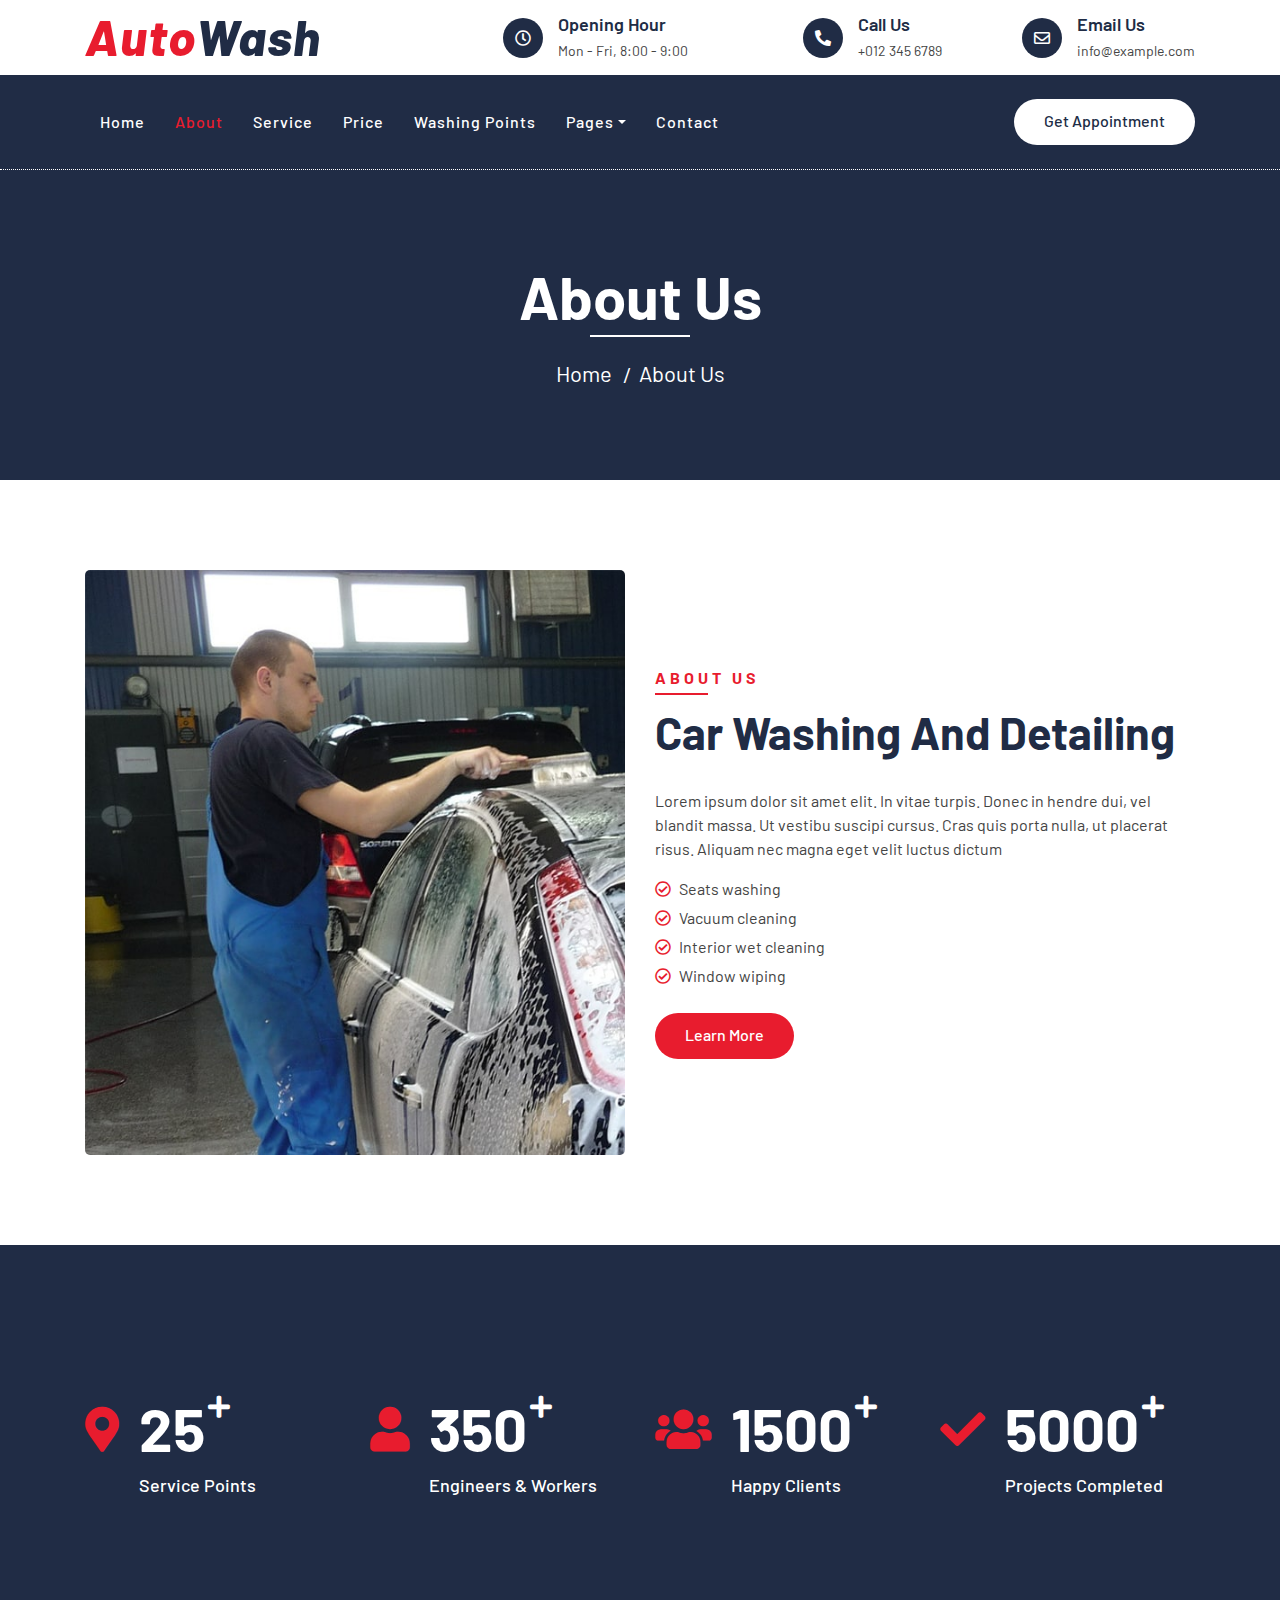
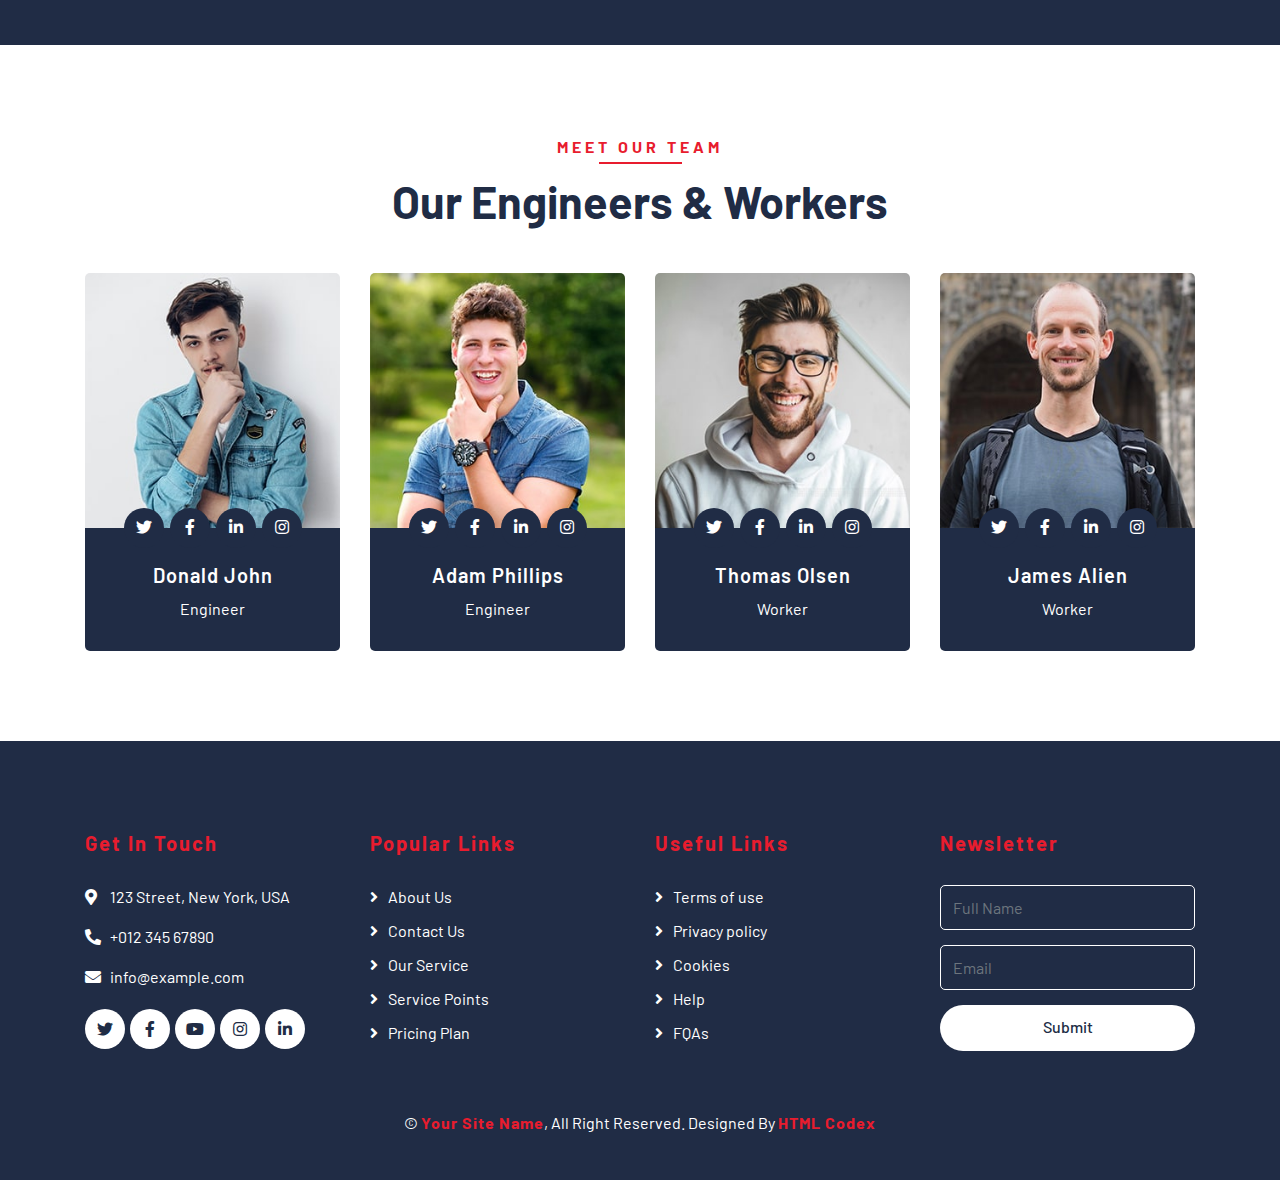
==== about.html @ 5c6856db "master" ====
<!DOCTYPE html>
<html lang="en">
    <head>
        <meta charset="utf-8">
        <title>AutoWash - Car Wash Website Template</title>
        <meta content="width=device-width, initial-scale=1.0" name="viewport">
        <meta content="Free Website Template" name="keywords">
        <meta content="Free Website Template" name="description">

        <!-- Favicon -->
        <link href="img/favicon.ico" rel="icon">

        <!-- Google Font -->
        <link href="https://fonts.googleapis.com/css2?family=Barlow:wght@400;500;600;700;800;900&display=swap" rel="stylesheet"> 
        
        <!-- CSS Libraries -->
        <link href="https://stackpath.bootstrapcdn.com/bootstrap/4.4.1/css/bootstrap.min.css" rel="stylesheet">
        <link href="https://cdnjs.cloudflare.com/ajax/libs/font-awesome/5.10.0/css/all.min.css" rel="stylesheet">
        <link href="lib/flaticon/font/flaticon.css" rel="stylesheet">
        <link href="lib/animate/animate.min.css" rel="stylesheet">
        <link href="lib/owlcarousel/assets/owl.carousel.min.css" rel="stylesheet">

        <!-- Template Stylesheet -->
        <link href="css/style.css" rel="stylesheet">
    </head>

    <body>
        <!-- Top Bar Start -->
        <div class="top-bar">
            <div class="container">
                <div class="row align-items-center">
                    <div class="col-lg-4 col-md-12">
                        <div class="logo">
                            <a href="index.html">
                                <h1>Auto<span>Wash</span></h1>
                                <!-- <img src="img/logo.jpg" alt="Logo"> -->
                            </a>
                        </div>
                    </div>
                    <div class="col-lg-8 col-md-7 d-none d-lg-block">
                        <div class="row">
                            <div class="col-4">
                                <div class="top-bar-item">
                                    <div class="top-bar-icon">
                                        <i class="far fa-clock"></i>
                                    </div>
                                    <div class="top-bar-text">
                                        <h3>Opening Hour</h3>
                                        <p>Mon - Fri, 8:00 - 9:00</p>
                                    </div>
                                </div>
                            </div>
                            <div class="col-4">
                                <div class="top-bar-item">
                                    <div class="top-bar-icon">
                                        <i class="fa fa-phone-alt"></i>
                                    </div>
                                    <div class="top-bar-text">
                                        <h3>Call Us</h3>
                                        <p>+012 345 6789</p>
                                    </div>
                                </div>
                            </div>
                            <div class="col-4">
                                <div class="top-bar-item">
                                    <div class="top-bar-icon">
                                        <i class="far fa-envelope"></i>
                                    </div>
                                    <div class="top-bar-text">
                                        <h3>Email Us</h3>
                                        <p>info@example.com</p>
                                    </div>
                                </div>
                            </div>
                        </div>
                    </div>
                </div>
            </div>
        </div>
        <!-- Top Bar End -->

        <!-- Nav Bar Start -->
        <div class="nav-bar">
            <div class="container">
                <nav class="navbar navbar-expand-lg bg-dark navbar-dark">
                    <a href="#" class="navbar-brand">MENU</a>
                    <button type="button" class="navbar-toggler" data-toggle="collapse" data-target="#navbarCollapse">
                        <span class="navbar-toggler-icon"></span>
                    </button>

                    <div class="collapse navbar-collapse justify-content-between" id="navbarCollapse">
                        <div class="navbar-nav mr-auto">
                            <a href="index.html" class="nav-item nav-link">Home</a>
                            <a href="about.html" class="nav-item nav-link active">About</a>
                            <a href="service.html" class="nav-item nav-link">Service</a>
                            <a href="price.html" class="nav-item nav-link">Price</a>
                            <a href="location.html" class="nav-item nav-link">Washing Points</a>
                            <div class="nav-item dropdown">
                                <a href="#" class="nav-link dropdown-toggle" data-toggle="dropdown">Pages</a>
                                <div class="dropdown-menu">
                                    <a href="blog.html" class="dropdown-item">Blog Grid</a>
                                    <a href="single.html" class="dropdown-item">Detail Page</a>
                                    <a href="team.html" class="dropdown-item">Team Member</a>
                                    <a href="booking.html" class="dropdown-item">Schedule Booking</a>
                                </div>
                            </div>
                            <a href="contact.html" class="nav-item nav-link">Contact</a>
                        </div>
                        <div class="ml-auto">
                            <a class="btn btn-custom" href="#">Get Appointment</a>
                        </div>
                    </div>
                </nav>
            </div>
        </div>
        <!-- Nav Bar End -->
        
        
        <!-- Page Header Start -->
        <div class="page-header">
            <div class="container">
                <div class="row">
                    <div class="col-12">
                        <h2>About Us</h2>
                    </div>
                    <div class="col-12">
                        <a href="">Home</a>
                        <a href="">About Us</a>
                    </div>
                </div>
            </div>
        </div>
        <!-- Page Header End -->
        

        <!-- About Start -->
        <div class="about">
            <div class="container">
                <div class="row align-items-center">
                    <div class="col-lg-6">
                        <div class="about-img">
                            <img src="img/about.jpg" alt="Image">
                        </div>
                    </div>
                    <div class="col-lg-6">
                        <div class="section-header text-left">
                            <p>About Us</p>
                            <h2>car washing and detailing</h2>
                        </div>
                        <div class="about-content">
                            <p>
                                Lorem ipsum dolor sit amet elit. In vitae turpis. Donec in hendre dui, vel blandit massa. Ut vestibu suscipi cursus. Cras quis porta nulla, ut placerat risus. Aliquam nec magna eget velit luctus dictum
                            </p>
                            <ul>
                                <li><i class="far fa-check-circle"></i>Seats washing</li>
                                <li><i class="far fa-check-circle"></i>Vacuum cleaning</li>
                                <li><i class="far fa-check-circle"></i>Interior wet cleaning</li>
                                <li><i class="far fa-check-circle"></i>Window wiping</li>
                            </ul>
                            <a class="btn btn-custom" href="">Learn More</a>
                        </div>
                    </div>
                </div>
            </div>
        </div>
        <!-- About End -->
        
        
        <!-- Facts Start -->
        <div class="facts" data-parallax="scroll" data-image-src="img/facts.jpg">
            <div class="container">
                <div class="row">
                    <div class="col-lg-3 col-md-6">
                        <div class="facts-item">
                            <i class="fa fa-map-marker-alt"></i>
                            <div class="facts-text">
                                <h3 data-toggle="counter-up">25</h3>
                                <p>Service Points</p>
                            </div>
                        </div>
                    </div>
                    <div class="col-lg-3 col-md-6">
                        <div class="facts-item">
                            <i class="fa fa-user"></i>
                            <div class="facts-text">
                                <h3 data-toggle="counter-up">350</h3>
                                <p>Engineers & Workers</p>
                            </div>
                        </div>
                    </div>
                    <div class="col-lg-3 col-md-6">
                        <div class="facts-item">
                            <i class="fa fa-users"></i>
                            <div class="facts-text">
                                <h3 data-toggle="counter-up">1500</h3>
                                <p>Happy Clients</p>
                            </div>
                        </div>
                    </div>
                    <div class="col-lg-3 col-md-6">
                        <div class="facts-item">
                            <i class="fa fa-check"></i>
                            <div class="facts-text">
                                <h3 data-toggle="counter-up">5000</h3>
                                <p>Projects Completed</p>
                            </div>
                        </div>
                    </div>
                </div>
            </div>
        </div>
        <!-- Facts End -->


        <!-- Team Start -->
        <div class="team">
            <div class="container">
                <div class="section-header text-center">
                    <p>Meet Our Team</p>
                    <h2>Our Engineers & Workers</h2>
                </div>
                <div class="row">
                    <div class="col-lg-3 col-md-6">
                        <div class="team-item">
                            <div class="team-img">
                                <img src="img/team-1.jpg" alt="Team Image">
                            </div>
                            <div class="team-text">
                                <h2>Donald John</h2>
                                <p>Engineer</p>
                                <div class="team-social">
                                    <a href=""><i class="fab fa-twitter"></i></a>
                                    <a href=""><i class="fab fa-facebook-f"></i></a>
                                    <a href=""><i class="fab fa-linkedin-in"></i></a>
                                    <a href=""><i class="fab fa-instagram"></i></a>
                                </div>
                            </div>
                        </div>
                    </div>
                    <div class="col-lg-3 col-md-6">
                        <div class="team-item">
                            <div class="team-img">
                                <img src="img/team-2.jpg" alt="Team Image">
                            </div>
                            <div class="team-text">
                                <h2>Adam Phillips</h2>
                                <p>Engineer</p>
                                <div class="team-social">
                                    <a href=""><i class="fab fa-twitter"></i></a>
                                    <a href=""><i class="fab fa-facebook-f"></i></a>
                                    <a href=""><i class="fab fa-linkedin-in"></i></a>
                                    <a href=""><i class="fab fa-instagram"></i></a>
                                </div>
                            </div>
                        </div>
                    </div>
                    <div class="col-lg-3 col-md-6">
                        <div class="team-item">
                            <div class="team-img">
                                <img src="img/team-3.jpg" alt="Team Image">
                            </div>
                            <div class="team-text">
                                <h2>Thomas Olsen</h2>
                                <p>Worker</p>
                                <div class="team-social">
                                    <a href=""><i class="fab fa-twitter"></i></a>
                                    <a href=""><i class="fab fa-facebook-f"></i></a>
                                    <a href=""><i class="fab fa-linkedin-in"></i></a>
                                    <a href=""><i class="fab fa-instagram"></i></a>
                                </div>
                            </div>
                        </div>
                    </div>
                    <div class="col-lg-3 col-md-6">
                        <div class="team-item">
                            <div class="team-img">
                                <img src="img/team-4.jpg" alt="Team Image">
                            </div>
                            <div class="team-text">
                                <h2>James Alien</h2>
                                <p>Worker</p>
                                <div class="team-social">
                                    <a href=""><i class="fab fa-twitter"></i></a>
                                    <a href=""><i class="fab fa-facebook-f"></i></a>
                                    <a href=""><i class="fab fa-linkedin-in"></i></a>
                                    <a href=""><i class="fab fa-instagram"></i></a>
                                </div>
                            </div>
                        </div>
                    </div>
                </div>
            </div>
        </div>
        <!-- Team End -->


        <!-- Footer Start -->
        <div class="footer">
            <div class="container">
                <div class="row">
                    <div class="col-lg-3 col-md-6">
                        <div class="footer-contact">
                            <h2>Get In Touch</h2>
                            <p><i class="fa fa-map-marker-alt"></i>123 Street, New York, USA</p>
                            <p><i class="fa fa-phone-alt"></i>+012 345 67890</p>
                            <p><i class="fa fa-envelope"></i>info@example.com</p>
                            <div class="footer-social">
                                <a class="btn" href=""><i class="fab fa-twitter"></i></a>
                                <a class="btn" href=""><i class="fab fa-facebook-f"></i></a>
                                <a class="btn" href=""><i class="fab fa-youtube"></i></a>
                                <a class="btn" href=""><i class="fab fa-instagram"></i></a>
                                <a class="btn" href=""><i class="fab fa-linkedin-in"></i></a>
                            </div>
                        </div>
                    </div>
                    <div class="col-lg-3 col-md-6">
                        <div class="footer-link">
                            <h2>Popular Links</h2>
                            <a href="">About Us</a>
                            <a href="">Contact Us</a>
                            <a href="">Our Service</a>
                            <a href="">Service Points</a>
                            <a href="">Pricing Plan</a>
                        </div>
                    </div>
                    <div class="col-lg-3 col-md-6">
                        <div class="footer-link">
                            <h2>Useful Links</h2>
                            <a href="">Terms of use</a>
                            <a href="">Privacy policy</a>
                            <a href="">Cookies</a>
                            <a href="">Help</a>
                            <a href="">FQAs</a>
                        </div>
                    </div>
                    <div class="col-lg-3 col-md-6">
                        <div class="footer-newsletter">
                            <h2>Newsletter</h2>
                            <form>
                                <input class="form-control" placeholder="Full Name">
                                <input class="form-control" placeholder="Email">
                                <button class="btn btn-custom">Submit</button>
                            </form>
                        </div>
                    </div>
                </div>
            </div>
            <div class="container copyright">
                <p>&copy; <a href="#">Your Site Name</a>, All Right Reserved. Designed By <a href="https://htmlcodex.com">HTML Codex</a></p>
            </div>
        </div>
        <!-- Footer End -->
        
        <!-- Back to top button -->
        <a href="#" class="back-to-top"><i class="fa fa-chevron-up"></i></a>
        
        <!-- Pre Loader -->
        <div id="loader" class="show">
            <div class="loader"></div>
        </div>

        <!-- JavaScript Libraries -->
        <script src="https://code.jquery.com/jquery-3.4.1.min.js"></script>
        <script src="https://stackpath.bootstrapcdn.com/bootstrap/4.4.1/js/bootstrap.bundle.min.js"></script>
        <script src="lib/easing/easing.min.js"></script>
        <script src="lib/owlcarousel/owl.carousel.min.js"></script>
        <script src="lib/waypoints/waypoints.min.js"></script>
        <script src="lib/counterup/counterup.min.js"></script>
        
        <!-- Contact Javascript File -->
        <script src="mail/jqBootstrapValidation.min.js"></script>
        <script src="mail/contact.js"></script>

        <!-- Template Javascript -->
        <script src="js/main.js"></script>
    </body>
</html>
---- lib/flaticon/font/flaticon.css ----
/*
  	Flaticon icon font: Flaticon
  	Creation date: 11/10/2020 08:08
  	*/

@font-face {
  font-family: "Flaticon";
  src: url("./Flaticon.eot");
  src: url("./Flaticon.eot?#iefix") format("embedded-opentype"),
       url("./Flaticon.woff2") format("woff2"),
       url("./Flaticon.woff") format("woff"),
       url("./Flaticon.ttf") format("truetype"),
       url("./Flaticon.svg#Flaticon") format("svg");
  font-weight: normal;
  font-style: normal;
}

@media screen and (-webkit-min-device-pixel-ratio:0) {
  @font-face {
    font-family: "Flaticon";
    src: url("./Flaticon.svg#Flaticon") format("svg");
  }
}

[class^="flaticon-"]:before, [class*=" flaticon-"]:before,
[class^="flaticon-"]:after, [class*=" flaticon-"]:after {   
  font-family: Flaticon;
        font-size: 20px;
font-style: normal;
margin-left: 20px;
}

.flaticon-car-wash-1:before { content: "\f100"; }
.flaticon-car-service:before { content: "\f101"; }
.flaticon-seat:before { content: "\f102"; }
.flaticon-car-service-1:before { content: "\f103"; }
.flaticon-car-wash:before { content: "\f104"; }
.flaticon-brush:before { content: "\f105"; }
.flaticon-vacuum-cleaner:before { content: "\f106"; }
.flaticon-brush-1:before { content: "\f107"; }
.flaticon-car-service-2:before { content: "\f108"; }
.flaticon-car-service-3:before { content: "\f109"; }
---- css/style.css ----
/*******************************/
/********* General CSS *********/
/*******************************/
body {
    color: #444444;
    font-weight: 400;
    background: #ffffff;
    font-family: 'Barlow', sans-serif;
}

h1,
h2, 
h3, 
h4,
h5, 
h6 {
    color: #202C45;
}

a {
    color: #202C45;
    transition: .3s;
}

a:hover,
a:active,
a:focus {
    color: #E81C2E;
    outline: none;
    text-decoration: none;
}

.btn.btn-custom {
    padding: 10px 30px 12px 30px;
    text-align: center; 
    font-size: 16px;
    font-weight: 500;
    color: #ffffff;
    background: #E81C2E;
    border: none;
    border-radius: 60px;
    box-shadow: inset 0 0 0 0 #202C45;
    transition: ease-out 0.5s;
    -webkit-transition: ease-out 0.5s;
    -moz-transition: ease-out 0.5s;
}

.btn.btn-custom:hover {
    color: #E81C2E;
    background: #202C45;
    box-shadow: inset 200px 0 0 0 #202C45;
}

.btn:focus,
.form-control:focus {
    box-shadow: none;
}

.container-fluid {
    max-width: 1366px;
}

[class^="flaticon-"]:before, [class*=" flaticon-"]:before,
[class^="flaticon-"]:after, [class*=" flaticon-"]:after {   
    font-size: inherit;
    margin-left: 0;
}


/**********************************/
/****** Loader & Back to Top ******/
/**********************************/
#loader {
    position: fixed;
    top: 0;
    right: 0;
    bottom: 0;
    left: 0;
    display: flex;
    align-items: center;
    justify-content: center;
    background: #ffffff;
    opacity: 0;
    visibility: hidden;
    -webkit-transition: opacity .3s ease-out, visibility 0s linear .3s;
    -o-transition: opacity .3s ease-out, visibility 0s linear .3s;
    transition: opacity .3s ease-out, visibility 0s linear .3s;
    z-index: 999;
}

#loader.show {
    -webkit-transition: opacity .6s ease-out, visibility 0s linear 0s;
    -o-transition: opacity .6s ease-out, visibility 0s linear 0s;
    transition: opacity .6s ease-out, visibility 0s linear 0s;
    visibility: visible;
    opacity: 1;
}

#loader .loader {
    position: relative;
    width: 45px;
    height: 45px;
    border: 5px solid #dddddd;
    border-top: 5px solid #E81C2E;
    border-radius: 50%;
    -webkit-animation: spin 2s linear infinite;
    animation: spin 2s linear infinite;
}

@-webkit-keyframes spin {
    0% { -webkit-transform: rotate(0deg); }
    100% { -webkit-transform: rotate(360deg); }
}

@keyframes spin {
    0% { transform: rotate(0deg); }
    100% { transform: rotate(360deg); }
}

.back-to-top {
    position: fixed;
    display: none;
    width: 44px;
    height: 44px;
    text-align: center;
    line-height: 1;
    font-size: 22px;
    right: 15px;
    bottom: 15px;
    transition: .5s;
    background: #E81C2E;
    border-radius: 44px;
    z-index: 9;
}

.back-to-top i {
    color: #ffffff;
    padding-top: 10px;
}

.back-to-top:hover {
    background: #202C45;
}


/**********************************/
/********** Top Bar CSS ***********/
/**********************************/
.top-bar {
    position: relative;
    height: 75px;
    display: flex;
    align-items: center;
    background: #ffffff;
}

.top-bar .logo {
    text-align: left;
    overflow: hidden;
}

.top-bar .logo h1 {
    margin: -4px 0 0 0;
    color: #E81C2E;
    font-size: 50px;
    line-height: 50px;
    font-weight: 800;
    letter-spacing: 1px;
    font-style: italic;
}

.top-bar .logo h1 span {
    color: #202C45;
}

.top-bar .logo img {
    max-width: 100%;
    max-height: 60px;
}

.top-bar .top-bar-item {
    display: flex;
    align-items: center;
    justify-content: flex-end;
}

.top-bar .top-bar-icon {
    width: 40px;
    height: 40px;
    display: flex;
    align-items: center;
    justify-content: center;
    background: #202C45;
    border-radius: 40px;
}

.top-bar .top-bar-icon i {
    margin: 0;
    color: #ffffff;
    font-size: 16px;
}

.top-bar .top-bar-text {
    padding-left: 15px;
}

.top-bar .top-bar-text h3 {
    margin: 0 0 5px 0;
    font-size: 18px;
    font-weight: 600;
}

.top-bar .top-bar-text p {
    margin: 0;
    font-size: 14px;
    font-weight: 400;
}

@media (max-width: 991.98px) {
    .top-bar .logo {
        text-align: center;
    }
}


/**********************************/
/*********** Nav Bar CSS **********/
/**********************************/
.nav-bar {
    position: relative;
    background: #202C45;
}

.nav-bar.nav-sticky {
    position: fixed;
    width: 100%;
    top: 0;
    left: 0;
    box-shadow: 0 2px 5px rgba(0, 0, 0, .3);
    z-index: 999;
}

.nav-bar .navbar {
    padding: 20px 0;
    background: #202C45 !important;
    transition: .3s;
}

.nav-bar.nav-sticky .navbar {
    padding: 5px 0;
}

.navbar-dark .navbar-nav .nav-link,
.navbar-dark .navbar-nav .nav-link:focus,
.navbar-dark .navbar-nav .nav-link:hover,
.navbar-dark .navbar-nav .nav-link.active {
    color: #ffffff;
    padding: 15px;
    font-weight: 500;
    letter-spacing: 1px;
}

.navbar-dark .navbar-nav .nav-link:hover,
.navbar-dark .navbar-nav .nav-link.active {
    color: #E81C2E;
}

.nav-bar .dropdown-menu {
    margin-top: 0;
    border: 0;
    border-radius: 0;
    background: #f8f9fa;
}

.nav-bar .btn.btn-custom {
    color: #202C45;
    background: #ffffff;
    box-shadow: inset 0 0 0 0 #E81C2E;
}

.nav-bar .btn:hover {
    color: #ffffff;
    background: #E81C2E;
    box-shadow: inset 200px 0 0 0 #E81C2E;
}

@media (min-width: 992px) {
    .nav-bar .navbar-brand {
        display: none;
    }
}

@media (max-width: 991.98px) {
    .navbar-dark .navbar-nav .nav-link,
    .navbar-dark .navbar-nav .nav-link:focus,
    .navbar-dark .navbar-nav .nav-link:hover,
    .navbar-dark .navbar-nav .nav-link.active {
        padding: 5px 0;
    }
    
    .nav-bar .dropdown-menu {
        box-shadow: none;
    }
    
    .nav-bar .btn {
        display: none;
    }
}


/*******************************/
/********** Hero CSS ***********/
/*******************************/
.carousel {
    position: relative;
    width: 100%;
    min-height: 400px;
    background: #ffffff;
    margin-bottom: 45px;
}

.carousel .container-fluid {
    padding: 0;
}

.carousel .carousel-item {
    position: relative;
    width: 100%;
    min-height: 400px;
    display: flex;
    align-items: center;
    justify-content: center;
    flex-direction: column;
}

.carousel .carousel-img {
    position: relative;
    width: 100%;
    height: 100%;
    min-height: 400px;
    text-align: right;
    overflow: hidden;
}

.carousel .carousel-img::after {
    position: absolute;
    content: "";
    top: 0;
    right: 0;
    bottom: 0;
    left: 0;
    background: rgba(0, 0, 0, .5);
    z-index: 1;
}

.carousel .carousel-img img {
    width: 100%;
    height: 100%;
    object-fit: cover;
}

.carousel .carousel-text {
    position: absolute;
    max-width: 992px;
    padding: 0 15px;
    text-align: center;
    display: flex;
    align-items: center;
    justify-content: center;
    flex-direction: column;
    z-index: 2;
}

.carousel .carousel-text h3 {
    color: #E81C2E;
    font-size: 20px;
    font-weight: 700;
    letter-spacing: 4px;
    text-transform: uppercase;
    margin-bottom: 0px;
}

.carousel .carousel-text h1 {
    color: #ffffff;
    font-size: 90px;
    font-weight: 700;
    margin-bottom: 20px;
    text-transform: capitalize;
}

.carousel .carousel-text p {
    max-width: 500px;
    color: #ffffff;
    font-size: 18px;
    margin-bottom: 40px;
}

.carousel .btn.btn-custom {
    padding: 20px 45px 22px 45px;
    color: #ffffff;
}

.carousel .btn.btn-custom:hover {
    color: #E81C2E;
}

.carousel .owl-nav {
    position: absolute;
    width: 100%;
    height: 50px;
    top: calc(50% - 25px);
    left: 0;
    display: flex;
    justify-content: space-between;
    z-index: 9;
}

.carousel .owl-nav .owl-prev,
.carousel .owl-nav .owl-next {
    width: 50px;
    height: 50px;
    display: flex;
    align-items: center;
    justify-content: center;
    color: #ffffff;
    border-radius: 50px;
    background: rgba(256, 256, 256, .2);
    font-size: 22px;
    transition: .5s;
}

.carousel .owl-nav .owl-prev {
    margin-left: 30px;
}

.carousel .owl-nav .owl-next {
    margin-right: 30px;
}

.carousel .owl-nav .owl-prev:hover,
.carousel .owl-nav .owl-next:hover {
    color: #ffffff;
    background: #E81C2E;
}

.carousel .animated {
    -webkit-animation-duration: 1s;
    animation-duration: 1s;
}

@media (max-width: 991.98px) {
    .carousel .carousel-text h3 {
        margin-bottom: 5px;
    }
    
    .carousel .carousel-text h1 {
        font-size: 60px;
    }
    
    .carousel .carousel-text p {
        font-size: 16px;
    }
    
    .carousel .carousel-text .btn {
        padding: 12px 30px;
        font-size: 15px;
        letter-spacing: 0;
    }
}

@media (max-width: 767.98px) {
    .carousel .carousel-text h3 {
        font-size: 18px;
        letter-spacing: 2px;
        margin-bottom: 15px;
    }
    
    .carousel .carousel-text h1 {
        font-size: 45px;
    }
    
    .carousel .carousel-text .btn {
        padding: 10px 25px;
        font-size: 15px;
        letter-spacing: 0;
    }
}

@media (max-width: 575.98px) {
    .carousel .carousel-text h3 {
        font-size: 14px;
        letter-spacing: 1px;
        margin-bottom: 10px;
    }
    
    .carousel .carousel-text h1 {
        font-size: 30px;
        margin-bottom: 15px;
    }
    
    .carousel .carousel-text p {
        margin-bottom: 25px;
    }
    
    .carousel .carousel-text .btn {
        padding: 8px 20px;
        font-size: 14px;
        letter-spacing: 0;
    }
}


/*******************************/
/******* Page Header CSS *******/
/*******************************/
.page-header {
    position: relative;
    margin-bottom: 45px;
    padding: 90px 0;
    text-align: center;
    background: #202C45;
    border-top: 1px dotted #ffffff;
}

.page-header h2 {
    position: relative;
    color: #ffffff;
    font-size: 60px;
    font-weight: 700;
    margin-bottom: 20px;
    padding-bottom: 5px;
}

.page-header h2::after {
    position: absolute;
    content: "";
    width: 100px;
    height: 2px;
    left: calc(50% - 50px);
    bottom: 0;
    background: #ffffff;
}

.page-header a {
    position: relative;
    padding: 0 12px;
    font-size: 22px;
    color: #ffffff;
}

.page-header a:hover {
    color: #E81C2E;
}

.page-header a::after {
    position: absolute;
    content: "/";
    width: 8px;
    height: 8px;
    top: -2px;
    right: -7px;
    text-align: center;
    color: #ffffff;
}

.page-header a:last-child::after {
    display: none;
}

@media (max-width: 991.98px) {
    .page-header {
        padding: 60px 0;
    }
    
    .page-header h2 {
        font-size: 45px;
    }
    
    .page-header a {
        font-size: 20px;
    }
}

@media (max-width: 767.98px) {
    .page-header {
        padding: 45px 0;
    }
    
    .page-header h2 {
        font-size: 35px;
    }
    
    .page-header a {
        font-size: 18px;
    }
}


/*******************************/
/******* Section Header ********/
/*******************************/
.section-header {
    position: relative;
    width: 100%;
    max-width: 700px;
    margin: 0 auto 45px auto;
}

.section-header p {
    display: inline-block;
    margin-bottom: 10px;
    padding-bottom: 5px;
    position: relative;
    font-size: 16px;
    font-weight: 700;
    letter-spacing: 4px;
    text-transform: uppercase;
    color: #E81C2E;
}

.section-header p::after {
    position: absolute;
    content: "";
    width: 50%;
    height: 2px;
    left: 25%;
    bottom: 0;
    background: #E81C2E;
}

.section-header.text-left p::after {
    left: 0;
}

.section-header.text-right p::after {
    left: 50%;
}

.section-header h2 {
    margin: 0;
    font-size: 45px;
    font-weight: 700;
    text-transform: capitalize;
}

@media (max-width: 991.98px) {
    .section-header h2 {
        font-size: 45px;
    }
}

@media (max-width: 767.98px) {
    .section-header h2 {
        font-size: 40px;
    }
}

@media (max-width: 575.98px) {
    .section-header h2 {
        font-size: 35px;
    }
}


/*******************************/
/********** About CSS **********/
/*******************************/
.about {
    position: relative;
    width: 100%;
    padding: 45px 0 15px 0;
}

.about .section-header {
    margin-bottom: 30px;
    margin-left: 0;
}

.about .about-img img {
    width: 100%;
    border-radius: 5px;
    margin-bottom: 30px;
}

.about .about-content {
    margin-bottom: 30px;
}

.about .about-content ul {
    margin: 0;
    padding: 0;
    list-style: none;
    margin-bottom: 25px;
}

.about .about-content ul li {
    margin-bottom: 5px;
}

.about .about-content ul li i {
    margin-right: 8px;
    color: #E81C2E;
}


/*******************************/
/********* Service CSS *********/
/*******************************/
.service {
    position: relative;
    width: 100%;
    padding: 45px 0 0 0;
}

.service .service-item {
    position: relative;
    width: 100%;
    display: flex;
    flex-direction: column;
    margin-bottom: 45px;
}

.service .service-item i {
    color: #202C45;
    font-size: 75px;
    line-height: 75px;
    margin-bottom: 20px;
}

.service .service-item [class^="flaticon-"]::before {
    margin: 0;
    font-size: 60px;
    line-height: 60px;
    background-image: linear-gradient(#E81C2E, #202C45);
    -webkit-background-clip: text;
    -webkit-text-fill-color: transparent;
    transition: .5s;
}

.service .service-item h3 {
    margin-bottom: 10px;
    font-size: 20px;
    font-weight: 700;
    letter-spacing: 1px;
}

.service .service-item p {
    margin: 0;
}


/*******************************/
/********** Facts CSS **********/
/*******************************/
.facts {
    position: relative;
    width: 100%;
    min-height: 400px;
    margin: 45px 0;
    display: flex;
    align-items: center;
    background: #202C45;
}

.facts .facts-item {
    display: flex;
    flex-direction: row;
    margin: 25px 0;
}

.facts .facts-item i {
    margin-top: 15px;
    font-size: 45px;
    color: #E81C2E;
}

.facts .facts-text {
    padding-left: 20px;
}

.facts .facts-text h3 {
    position: relative;
    display: inline-block;
    color: #ffffff;
    font-size: 60px;
    font-weight: 700;
}

.facts .facts-text h3::after {
    position: absolute;
    content: "\f067";
    top: 0px;
    right: -25px;
    color: #ffffff;
    font-size: 25px;
    font-family: "Font Awesome 5 Free";
    font-weight: 900;
}

.facts .facts-text p {
    color: #ffffff;
    font-size: 18px;
    font-weight: 500;
    margin: 0;
}


/*******************************/
/********* Pricing CSS *********/
/*******************************/
.price {
    position: relative;
    width: 100%;
    padding: 45px 0 15px 0;
}

.price .row {
    padding: 0 15px;
}

.price .col-md-4 {
    padding: 0;
}

.price .price-item {
    position: relative;
    margin-bottom: 30px;
    background: #ffffff;
    border-radius: 5px;
    text-align: center;
}

.price .featured-item {
    box-shadow: 0 0 30px rgba(0, 0, 0, .2);
    z-index: 1;
}

.price .price-header {
    padding: 45px 0 30px 0;
}

.price .price-header h3 {
    font-size: 20px;
    font-weight: 700;
    letter-spacing: 2px;
    text-transform: uppercase;
}

.price .price-header h2 {
    display: flex;
    align-items: flex-start;
    justify-content: center;
    font-size: 60px;
    font-weight: 700;
    letter-spacing: 5px;
}

.price .price-header h2 span {
    font-size: 25px;
    line-height: 55px;
}

.price .price-item.featured-item h2,
.price .price-item.featured-item h3 {
    color: #E81C2E;
}

.price .price-body {
    padding: 0 0 20px 0;
}

.price .price-body ul {
    margin: 0;
    padding: 0;
    list-style: none;
}

.price .price-body ul li {
    padding: 0 0 15px 0;
}

.price .price-body ul li i {
    margin-right: 10px;
}

.price .price-body ul li i.fa-check-circle {
    color: #39B972;
}

.price .price-body ul li i.fa-times-circle {
    color: #cccccc;
}

.price .price-item .price-footer {
    padding-bottom: 45px;
}

.price .price-item .price-footer .btn.btn-custom {
    color: #E81C2E;
    background: #202C45;
    box-shadow: inset 0 0 0 0 #E81C2E;
}

.price .price-item .price-footer .btn.btn-custom:hover {
    color: #ffffff;
    background: #E81C2E;
    box-shadow: inset 200px 0 0 0 #E81C2E;
}

.price .price-item.featured-item .price-footer .btn.btn-custom {
    color: #ffffff;
    background: #E81C2E;
    box-shadow: inset 0 0 0 0 #202C45;
}

.price .price-item.featured-item .price-footer .btn.btn-custom:hover {
    color: #E81C2E;
    background: #202C45;
    box-shadow: inset 200px 0 0 0 #202C45;
}


/*******************************/
/******** Location CSS *********/
/*******************************/
.location {
    position: relative;
    width: 100%;
    padding: 45px 0;
}

.location .location-item {
    display: flex;
    margin-bottom: 30px;
}

.location .location-item i {
    padding-top: 3px;
    font-size: 30px;
    color: #E81C2E;
}

.location .location-text {
    padding-left: 15px;
}

.location .location-text h3 {
    font-size: 18px;
    font-weight: 700;
}

.location .location-text p {
    margin-bottom: 5px;
}

.location .location-text p strong {
    margin-right: 5px;
    font-weight: 600;
}

.location .location-form {
    padding: 45px 30px;
    background: #E81C2E;
    border-radius: 5px;
}

.location .location-form h3 {
    color: #ffffff;
    font-size: 25px;
    font-weight: 700;
    margin-bottom: 25px;
}

.location .location-form .control-group {
    margin-bottom: 15px;
}

.location .location-form .form-control {
    height: 45px;
    color: #ffffff;
    padding: 0 15px;
    border-radius: 5px;
    border: 1px solid #ffffff;
    background: transparent;
}

.location .location-form textarea.form-control {
    height: 120px;
    padding: 15px;
}

.location .location-form .form-control::placeholder {
    color: #ffffff;
    opacity: 1;
}

.location .location-form .form-control:-ms-input-placeholder,
.location .location-form .form-control::-ms-input-placeholder {
    color: #ffffff;
}

.location .location-form .btn.btn-custom {
    width: 100%;
    color: #E81C2E;
    background: #ffffff;
    box-shadow: inset 0 0 0 0 #202C45;
}

.location .location-form .btn.btn-custom:hover {
    color: #ffffff;
    background: #E81C2E;
    box-shadow: inset 400px 0 0 0 #202C45;
}

@media(min-width: 576px) and (max-width: 991.89px) {
    .location .location-form .btn.btn-custom:hover {
        box-shadow: inset 650px 0 0 0 #202C45;
    }
}


/*******************************/
/*********** Team CSS **********/
/*******************************/
.team {
    position: relative;
    width: 100%;
    padding: 45px 0 15px 0;
}

.team .team-item {
    position: relative;
    margin-bottom: 30px;
}

.team .team-img {
    position: relative;
    border-radius: 5px 5px 0 0;
    overflow: hidden;
}

.team .team-img img {
    width: 100%;
    transition: .3s;
}

.team .team-item:hover img {
    transform: scale(1.1);
}

.team .team-text {
    position: relative;
    width: 100%;
    padding: 35px 30px 30px 30px;
    text-align: center;
    background: #202C45;
    border-radius: 0 0 5px 5px;
    transition: .5s;
}

.team .team-item:hover .team-text {
    background: #E81C2E;
}

.team .team-text h2 {
    color: #ffffff;
    font-size: 20px;
    font-weight: 600;
    letter-spacing: 1px;
    margin-bottom: 10px;
}

.team .team-text p {
    margin: 0;
    color: #ffffff;
}

.team .team-social {
    position: absolute;
    width: 100%;
    height: 40px;
    top: -20px;
    left: 0;
    text-align: center;
    font-size: 0;
}

.team .team-social a {
    display: inline-block;
    width: 40px;
    height: 40px;
    margin: 0 3px;
    padding: 7px 0;
    text-align: center;
    font-size: 16px;
    color: #ffffff;
    background: #202C45;
    border-radius: 40px;
    transition: .5s;
}

.team .team-item:hover .team-social a {
    background: #E81C2E;
}

.team .team-social a:hover {
    color: #202C45;
}


/*******************************/
/******* Testimonial CSS *******/
/*******************************/
.testimonial {
    position: relative;
    width: 100%;
    padding: 45px 0;
}

.testimonial .testimonials-carousel {
    position: relative;
    width: calc(100% + 30px);
    margin: 0 -15px;
}

.testimonial .testimonial-item {
    position: relative;
    width: 100%;
    padding: 0 15px;
    display: flex;
}

.testimonial .testimonial-item img {
    width: 80px;
    height: 80px;
    border-radius: 80px;
    transform: scale(.8);
    transition: 2s;
}

.testimonial .owl-item.center .testimonial-item img {
    transform: scale(1);
}

.testimonial .testimonial-text {
    width: calc(100% - 100px);
    padding-left: 20px;
}

.testimonial .testimonial-text h3 {
    font-size: 18px;
    font-weight: 700;
    letter-spacing: 1px;
    margin-bottom: 5px;
}

.testimonial .testimonial-text h4 {
    color: #777777;
    font-size: 15px;
    font-weight: 400;
    font-style: italic;
    margin-bottom: 10px;
}

.testimonial .testimonial-text p {
    margin: 0;
}

.testimonial .testimonial-text p::before {
    content: "\f10d";
    font-size: 25px;
    font-family: "Font Awesome 5 Free";
    font-weight: 900;
    color: #E81C2E;
    margin-right: 10px;
}

.testimonial .owl-dots {
    margin-top: 15px;
    text-align: center;
}

.testimonial .owl-dot {
    display: inline-block;
    margin: 0 5px;
    width: 12px;
    height: 12px;
    border-radius: 10px;
    background: #dddddd;
}

.testimonial .owl-dot.active {
    background: #E81C2E;
}


/*******************************/
/*********** Blog CSS **********/
/*******************************/
.blog {
    position: relative;
    width: 100%;
    padding: 45px 0 0 0;
}

.blog .blog-item {
    margin-bottom: 45px;
}

.blog .blog-img {
    position: relative;
    width: 100%;
}

.blog .blog-img img {
    width: 100%;
    border-radius: 5px;
}

.blog .meta-date {
    position: absolute;
    width: 70px;
    height: 70px;
    bottom: 10%;
    left: calc(50% - 35px);
    display: flex;
    align-items: center;
    justify-content: center;
    flex-direction: column;
    border-radius: 70px;
    background: #202C45;
    color: #ffffff;
    opacity: 0;
    transition: .5s;
}

.blog .meta-date span {
    font-size: 14px;
    font-weight: 400;
    letter-spacing: 1px;
}

.blog .meta-date strong {
    font-size: 16px;
    font-weight: 700;
    line-height: 16px;
    letter-spacing: 3px;
    text-transform: uppercase;
}

.blog .blog-item:hover .meta-date {
    bottom: calc(50% - 35px);
    opacity: 1;
}

.blog .blog-text {
    padding: 25px 0 20px 0;
}

.blog .blog-text h3 {
    font-size: 22px;
    font-weight: 700;
}

.blog .blog-text h3 a {
    color: #202C45;
}

.blog .blog-text h3 a:hover {
    color: #E81C2E;
}

.blog .blog-text p {
    margin: 0;
}

.blog .blog-meta {
    display: flex;
}

.blog .blog-meta p {
    margin: 0;
    font-size: 14px;
    line-height: 14px;
    padding: 0 10px;
    border-right: 1px solid rgba(0, 0, 0, .15);
}

.blog .blog-meta p:first-child {
    padding-left: 0;
}

.blog .blog-meta p:last-child {
    padding-right: 0;
    border: none;
}

.blog .blog-meta i {
    color: #999999;
    margin-right: 5px;
}

.blog .blog-meta a {
    color: #999999;
}

.blog .blog-meta a:hover {
    color: #E81C2E;
}

.blog .pagination {
    margin-bottom: 15px;
}

.blog .pagination .page-link {
    color: #202C45;
    border-radius: 0;
    border-color: #202C45;
}

.blog .pagination .page-link:hover,
.blog .pagination .page-item.active .page-link {
    color: #E81C2E;
    background: #202C45;
}

.blog .pagination .disabled .page-link {
    color: #999999;
}


/*******************************/
/********* Contact CSS *********/
/*******************************/
.contact {
    position: relative;
    width: 100%;
    padding: 45px 0;
}

.contact .contact-info {
    width: 100%;
    margin-bottom: 45px;
    padding: 35px 30px 10px 30px;
    border-radius: 5px;
    background: #202C45;
    
}

.contact .contact-info h2 {
    color: #ffffff;
    font-size: 25px;
    font-weight: 700;
    margin-bottom: 30px;
}

.contact .contact-info-item {
    display: flex;
    align-items: center;
    justify-content: flex-start;
    margin-bottom: 30px;
}

.contact .contact-info-icon {
    width: 50px;
    height: 50px;
    display: flex;
    align-items: center;
    justify-content: center;
    background: #ffffff;
    border-radius: 50px;
}

.contact .contact-info-icon i {
    margin: 0;
    color: #202C45;
    font-size: 16px;
}

.contact .contact-info-text {
    padding-left: 20px;
}

.contact .contact-info-text h3 {
    margin: 0 0 5px 0;
    color: #ffffff;
    font-size: 18px;
    font-weight: 700;
    letter-spacing: 1px;
}

.contact .contact-info-text p {
    margin: 0;
    color: #ffffff;
    font-size: 16px;
    font-weight: 500;
}

.contact .contact-form {
    position: relative;
    width: 100%;
    margin-bottom: 45px;
}

.contact .contact-form input {
    padding: 15px;
    border-radius: 5px;
    border: 1px solid #202C45;
}

.contact .contact-form textarea {
    height: 125px;
    padding: 8px 15px;
    border-radius: 5px;
    border: 1px solid #202C45;
}

.contact .help-block ul {
    margin: 0;
    padding: 0;
    list-style-type: none;
}

.contact iframe {
    width: 100%;
    height: 400px;
    border-radius: 5px;
}


/*******************************/
/******* Single Post CSS *******/
/*******************************/
.single {
    position: relative;
    padding: 45px 0;
}

.single .single-content {
    position: relative;
    margin-bottom: 30px;
    overflow: hidden;
}

.single .single-content img {
    margin-bottom: 20px;
    width: 100%;
    border-radius: 5px;
}

.single .single-tags {
    margin: -5px -5px 41px -5px;
    font-size: 0;
}

.single .single-tags a {
    margin: 5px;
    display: inline-block;
    padding: 7px 15px;
    font-size: 14px;
    font-weight: 500;
    color: #202C45;
    border: 1px solid #202C45;
    border-radius: 5px;
}

.single .single-tags a:hover {
    color: #ffffff;
    background: #E81C2E;
    border-color: #E81C2E;
}

.single .single-bio {
    padding: 30px;
    background: #202C45;
    display: flex;
    align-items: center;
    justify-content: center;
    flex-direction: column;
    border-radius: 5px;
}

.single .single-bio-img {
    width: 100%;
    max-width: 115px;
    padding: 15px;
    background: #ffffff;
    border-radius: 100px;
    margin-bottom: 20px;
}

.single .single-bio-img img {
    width: 100%;
    border-radius: 100px;
}

.single .single-bio-text {
    text-align: center;
}

.single .single-bio-text h3 {
    color: #ffffff;
    font-size: 20px;
    font-weight: 700;
    letter-spacing: 1px;
}

.single .single-bio-text p {
    color: #ffffff;
    margin: 0;
}

.single .single-bio-social {
    margin-top: 20px;
    display: flex;
}

.single .single-bio-social a {
    width: 40px;
    height: 40px;
    display: flex;
    align-items: center;
    justify-content: center;
    color: #202C45;
    background: #ffffff;
    border-radius: 40px;
    margin-right: 5px;
    transition: .5s;
}

.single .single-bio-social a:last-child {
    margin: 0;
}

.single .single-bio-social a:hover {
    color: #ffffff;
    background: #E81C2E;
}

.single .single-related {
    margin-bottom: 45px;
}

.single .single-related h2 {
    font-size: 30px;
    font-weight: 700;
    margin-bottom: 25px;
}

.single .related-slider {
    position: relative;
    margin: 0 -15px;
    width: calc(100% + 30px);
}

.single .related-slider .post-item {
    margin: 0 15px;
}

.single .post-item {
    display: flex;
    align-items: center;
    margin-bottom: 15px;
}

.single .post-item .post-img {
    width: 100%;
    max-width: 80px;
}

.single .post-item .post-img img {
    width: 100%;
    border-radius: 5px;
}

.single .post-item .post-text {
    padding-left: 15px;
}

.single .post-item .post-text a {
    font-size: 17px;
    font-weight: 500;
}

.single .post-item .post-text a:hover {
    color: #E81C2E;
}

.single .post-item .post-meta {
    display: flex;
    margin-top: 8px;
}

.single .post-item .post-meta p {
    display: inline-block;
    margin: 0;
    padding: 0 3px;
    font-size: 14px;
    font-weight: 400;
    font-style: italic;
}

.single .post-item .post-meta p a {
    margin-left: 5px;
    color: #777777;
    font-size: 14px;
    font-weight: 400;
    font-style: normal;
}

.single .related-slider .owl-nav {
    position: absolute;
    width: 90px;
    top: -55px;
    right: 15px;
    display: flex;
}

.single .related-slider .owl-nav .owl-prev,
.single .related-slider .owl-nav .owl-next {
    margin-left: 15px;
    width: 30px;
    height: 30px;
    display: flex;
    align-items: center;
    justify-content: center;
    color: #ffffff;
    background: #202C45;
    border-radius: 5px;
    font-size: 16px;
    transition: .3s;
}

.single .related-slider .owl-nav .owl-prev:hover,
.single .related-slider .owl-nav .owl-next:hover {
    color: #ffffff;
    background: #E81C2E;
}

.single .single-comment {
    position: relative;
    margin-bottom: 45px;
}

.single .single-comment h2 {
    font-size: 30px;
    font-weight: 700;
    margin-bottom: 25px;
}

.single .comment-list {
    list-style: none;
    padding: 0;
}

.single .comment-child {
    list-style: none;
}

.single .comment-body {
    display: flex;
    margin-bottom: 30px;
}

.single .comment-img {
    width: 60px;
}

.single .comment-img img {
    width: 100%;
    border-radius: 60px;
}

.single .comment-text {
    padding-left: 15px;
    width: calc(100% - 60px);
}

.single .comment-text h3 {
    font-size: 20px;
    font-weight: 600;
    margin-bottom: 3px;
}

.single .comment-text span {
    display: block;
    font-size: 14px;
    font-weight: 500;
    margin-bottom: 5px;
}

.single .comment-text .btn {
    padding: 3px 10px;
    font-size: 14px;
    font-weight: 500;
    color: #202C45;
    background: #dddddd;
    border-radius: 5px;
}

.single .comment-text .btn:hover {
    color: #ffffff;
    background: #E81C2E;
}

.single .comment-form {
    position: relative;
}

.single .comment-form h2 {
    font-size: 30px;
    font-weight: 700;
    margin-bottom: 25px;
}

.single .comment-form form {
    padding: 30px;
    background: #f3f6ff;
    border-radius: 5px;
}

.single .comment-form form .form-group:last-child {
    margin: 0;
}

.single .comment-form input,
.single .comment-form textarea {
    border-radius: 5px;
    border-color: #eeeeee;
}

.single .comment-form input:focus,
.single .comment-form textarea:focus {
    border-color: #E81C2E;
}

.single .comment-form .btn {
    border-radius: 45px;
}


/**********************************/
/*********** Sidebar CSS **********/
/**********************************/
.sidebar {
    position: relative;
    width: 100%;
}

@media(max-width: 991.98px) {
    .sidebar {
        margin-top: 45px;
    }
}

.sidebar .sidebar-widget {
    position: relative;
    margin-bottom: 45px;
}

.sidebar .sidebar-widget .widget-title {
    position: relative;
    margin-bottom: 30px;
    padding-bottom: 5px;
    font-size: 25px;
    font-weight: 700;
}

.sidebar .sidebar-widget .widget-title::after {
    position: absolute;
    content: "";
    width: 60px;
    height: 2px;
    bottom: 0;
    left: 0;
    background: #E81C2E;
}

.sidebar .sidebar-widget .search-widget {
    position: relative;
}

.sidebar .search-widget input {
    height: 50px;
    border: 1px solid #dddddd;
    border-radius: 5px;
}

.sidebar .search-widget input:focus {
    box-shadow: none;
    border-color: #E81C2E;
}

.sidebar .search-widget .btn {
    position: absolute;
    top: 6px;
    right: 15px;
    height: 40px;
    padding: 0;
    font-size: 25px;
    color: #202C45;
    background: none;
    border-radius: 0;
    border: none;
    transition: .3s;
}

.sidebar .search-widget .btn:hover {
    color: #E81C2E;
}

.sidebar .sidebar-widget .recent-post {
    position: relative;
}

.sidebar .sidebar-widget .tab-post {
    position: relative;
}

.sidebar .tab-post .nav.nav-pills {
    border-radius: 5px;
    overflow: hidden;
}

.sidebar .tab-post .nav.nav-pills .nav-link {
    color: #ffffff;
    background: #202C45;
    border-radius: 0;
}

.sidebar .tab-post .nav.nav-pills .nav-link:hover,
.sidebar .tab-post .nav.nav-pills .nav-link.active {
    color: #ffffff;
    background: #E81C2E;
}

.sidebar .tab-post .tab-content {
    padding: 15px 0 0 0;
    background: transparent;
}

.sidebar .tab-post .tab-content .container {
    padding: 0;
}

.sidebar .sidebar-widget .category-widget {
    position: relative;
}

.sidebar .category-widget ul {
    margin: 0;
    padding: 0;
    list-style: none;
}

.sidebar .category-widget ul li {
    margin: 0 0 12px 22px; 
}

.sidebar .category-widget ul li:last-child {
    margin-bottom: 0; 
}

.sidebar .category-widget ul li a {
    display: inline-block;
    line-height: 23px;
    font-weight: 500;
    letter-spacing: 1px;
}

.sidebar .category-widget ul li::before {
    position: absolute;
    content: '\f105';
    font-family: 'Font Awesome 5 Free';
    font-weight: 900;
    color: #E81C2E;
    left: 1px;
}

.sidebar .category-widget ul li span {
    display: inline-block;
    float: right;
}

.sidebar .sidebar-widget .tag-widget {
    position: relative;
    margin: -5px -5px;
}

.single .tag-widget a {
    margin: 5px;
    display: inline-block;
    padding: 7px 15px;
    font-size: 14px;
    font-weight: 400;
    color: #202C45;
    border: 1px solid #202C45;
    border-radius: 5px;
}

.single .tag-widget a:hover {
    color: #ffffff;
    background: #E81C2E;
    border-color: #E81C2E;
}

.sidebar .image-widget {
    display: block;
    width: 100%;
    overflow: hidden;
}

.sidebar .image-widget img {
    max-width: 100%;
    border-radius: 5px;
    transition: .3s;
}

.sidebar .image-widget img:hover {
    transform: scale(1.1);
}


/*******************************/
/********* Footer CSS **********/
/*******************************/
.footer {
    position: relative;
    margin-top: 45px;
    padding-top: 90px;
    background: #202C45;
}

.footer .footer-contact,
.footer .footer-link,
.footer .footer-newsletter {
    position: relative;
    margin-bottom: 45px;
    color: #ffffff;
}

.footer .footer-contact h2,
.footer .footer-link h2,
.footer .footer-newsletter h2 {
    margin-bottom: 30px;
    font-size: 20px;
    font-weight: 700;
    letter-spacing: 2px;
    color: #E81C2E;
}

.footer .footer-link a {
    display: block;
    margin-bottom: 10px;
    color: #ffffff;
    transition: .3s;
}

.footer .footer-link a::before {
    position: relative;
    content: "\f105";
    font-family: "Font Awesome 5 Free";
    font-weight: 900;
    margin-right: 10px;
}

.footer .footer-link a:hover {
    color: #E81C2E;
    letter-spacing: 1px;
}

.footer .footer-contact p i {
    width: 25px;
}

.footer .footer-social {
    position: relative;
    margin-top: 20px;
    display: flex;
}

.footer .footer-social a {
    width: 40px;
    height: 40px;
    display: flex;
    align-items: center;
    justify-content: center;
    color: #202C45;
    background: #ffffff;
    border-radius: 40px;
    margin-right: 5px;
    transition: .5s;
}

.footer .footer-social a:last-child {
    margin: 0;
}

.footer .footer-social a:hover {
    color: #ffffff;
    background: #E81C2E;
}

.footer .footer-newsletter form {
    position: relative;
    width: 100%;
}

.footer .footer-newsletter input {
    margin-bottom: 15px;
    height: 45px;
    background: transparent;
    border: 1px solid #ffffff;
    border-radius: 5px;
}

.footer .footer-newsletter label {
    margin-top: 5px;
    color: #777777;
    font-size: 14px;
    letter-spacing: 1px;
}

.footer .footer-newsletter .btn.btn-custom {
    width: 100%;
    color: #202C45;
    background: #ffffff;
    box-shadow: inset 0 0 0 0 #E81C2E;
}

.footer .footer-newsletter .btn:hover {
    color: #ffffff;
    background: #E81C2E;
    box-shadow: inset 200px 0 0 0 #E81C2E;
}

.footer .copyright {
    text-align: center;
    padding-top: 15px;
    padding-bottom: 45px;
}

.footer .copyright p {
    margin: 0;
    color: #ffffff;
}

.footer .copyright p a {
    color: #E81C2E;
    font-weight: 700;
    letter-spacing: 1px;
}

.footer .copyright p a:hover {
    color: #ffffff;
}
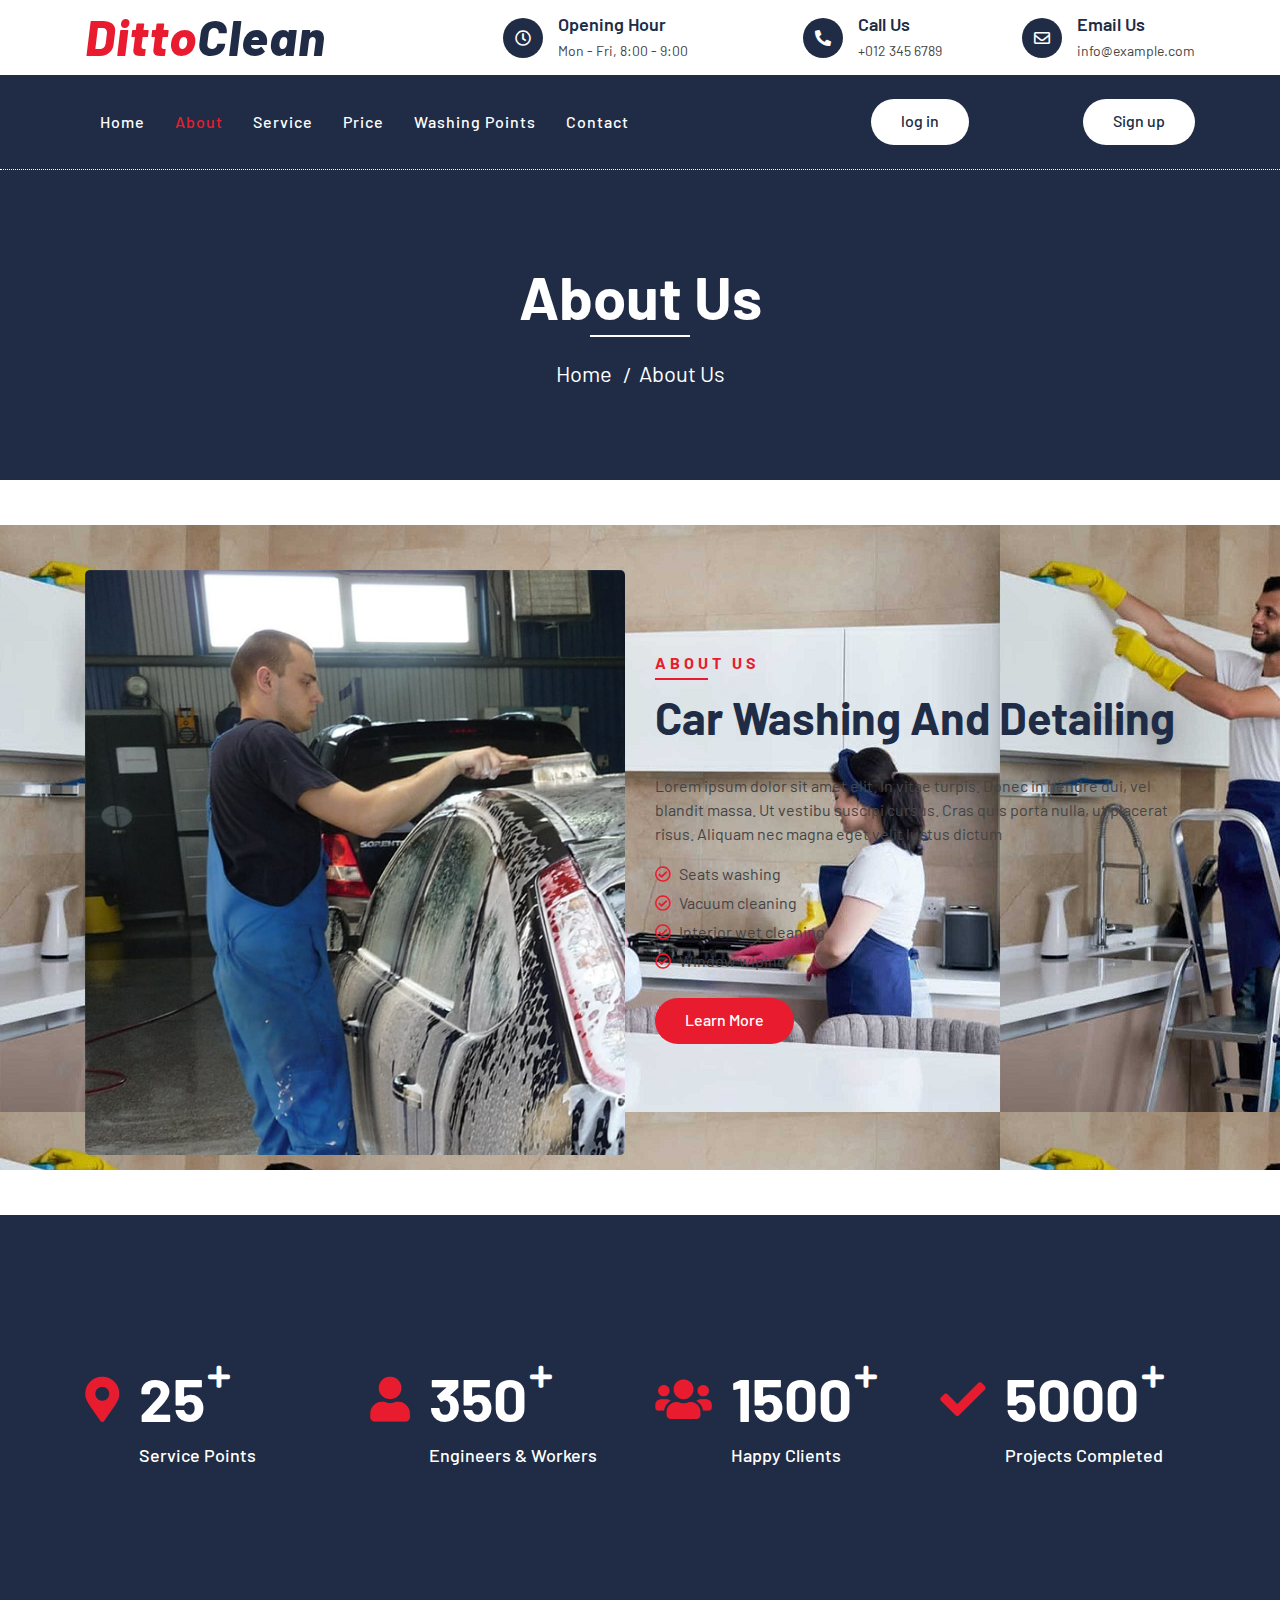
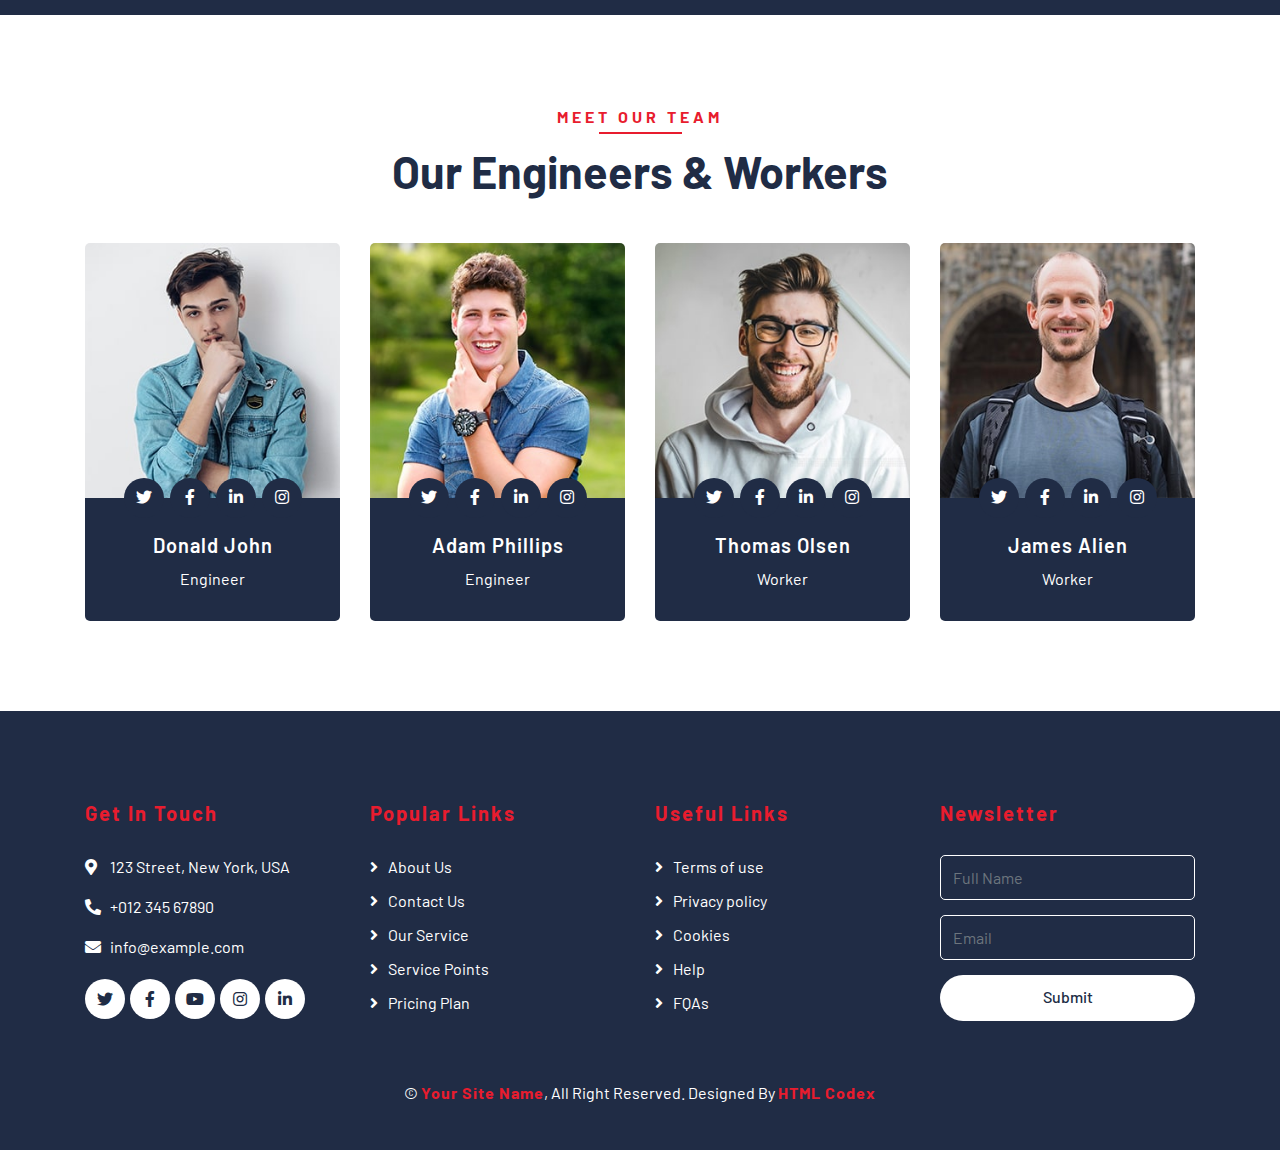
==== commit 3b5b46d4: "ttu" ====
--- a/about.html
+++ b/about.html
@@ -32,7 +32,7 @@
                     <div class="col-lg-4 col-md-12">
                         <div class="logo">
                             <a href="index.html">
-                                <h1>Auto<span>Wash</span></h1>
+                                <h1>Ditto<span>Clean</span></h1>
                                 <!-- <img src="img/logo.jpg" alt="Logo"> -->
                             </a>
                         </div>
@@ -95,7 +95,7 @@
                             <a href="service.html" class="nav-item nav-link">Service</a>
                             <a href="price.html" class="nav-item nav-link">Price</a>
                             <a href="location.html" class="nav-item nav-link">Washing Points</a>
-                            <div class="nav-item dropdown">
+                            <!-- <div class="nav-item dropdown">
                                 <a href="#" class="nav-link dropdown-toggle" data-toggle="dropdown">Pages</a>
                                 <div class="dropdown-menu">
                                     <a href="blog.html" class="dropdown-item">Blog Grid</a>
@@ -103,11 +103,14 @@
                                     <a href="team.html" class="dropdown-item">Team Member</a>
                                     <a href="booking.html" class="dropdown-item">Schedule Booking</a>
                                 </div>
-                            </div>
+                            </div> -->
                             <a href="contact.html" class="nav-item nav-link">Contact</a>
                         </div>
                         <div class="ml-auto">
-                            <a class="btn btn-custom" href="#">Get Appointment</a>
+                            <a class="btn btn-custom" href="#">log in </a>
+                        </div>
+                        <div class="ml-auto">
+                            <a class="btn btn-custom" href="#">Sign up </a>
                         </div>
                     </div>
                 </nav>
--- a/css/style.css
+++ b/css/style.css
@@ -669,6 +669,8 @@
     position: relative;
     width: 100%;
     padding: 45px 0 15px 0;
+    background-image: url(../img/home.1.jpg);
+
 }
 
 .about .section-header {
@@ -679,7 +681,9 @@
 .about .about-img img {
     width: 100%;
     border-radius: 5px;
-    margin-bottom: 30px;
+    /* margin-bottom: 30px; */
+    /* background-image: url(../img/home.1.jpg); */
+
 }
 
 .about .about-content {
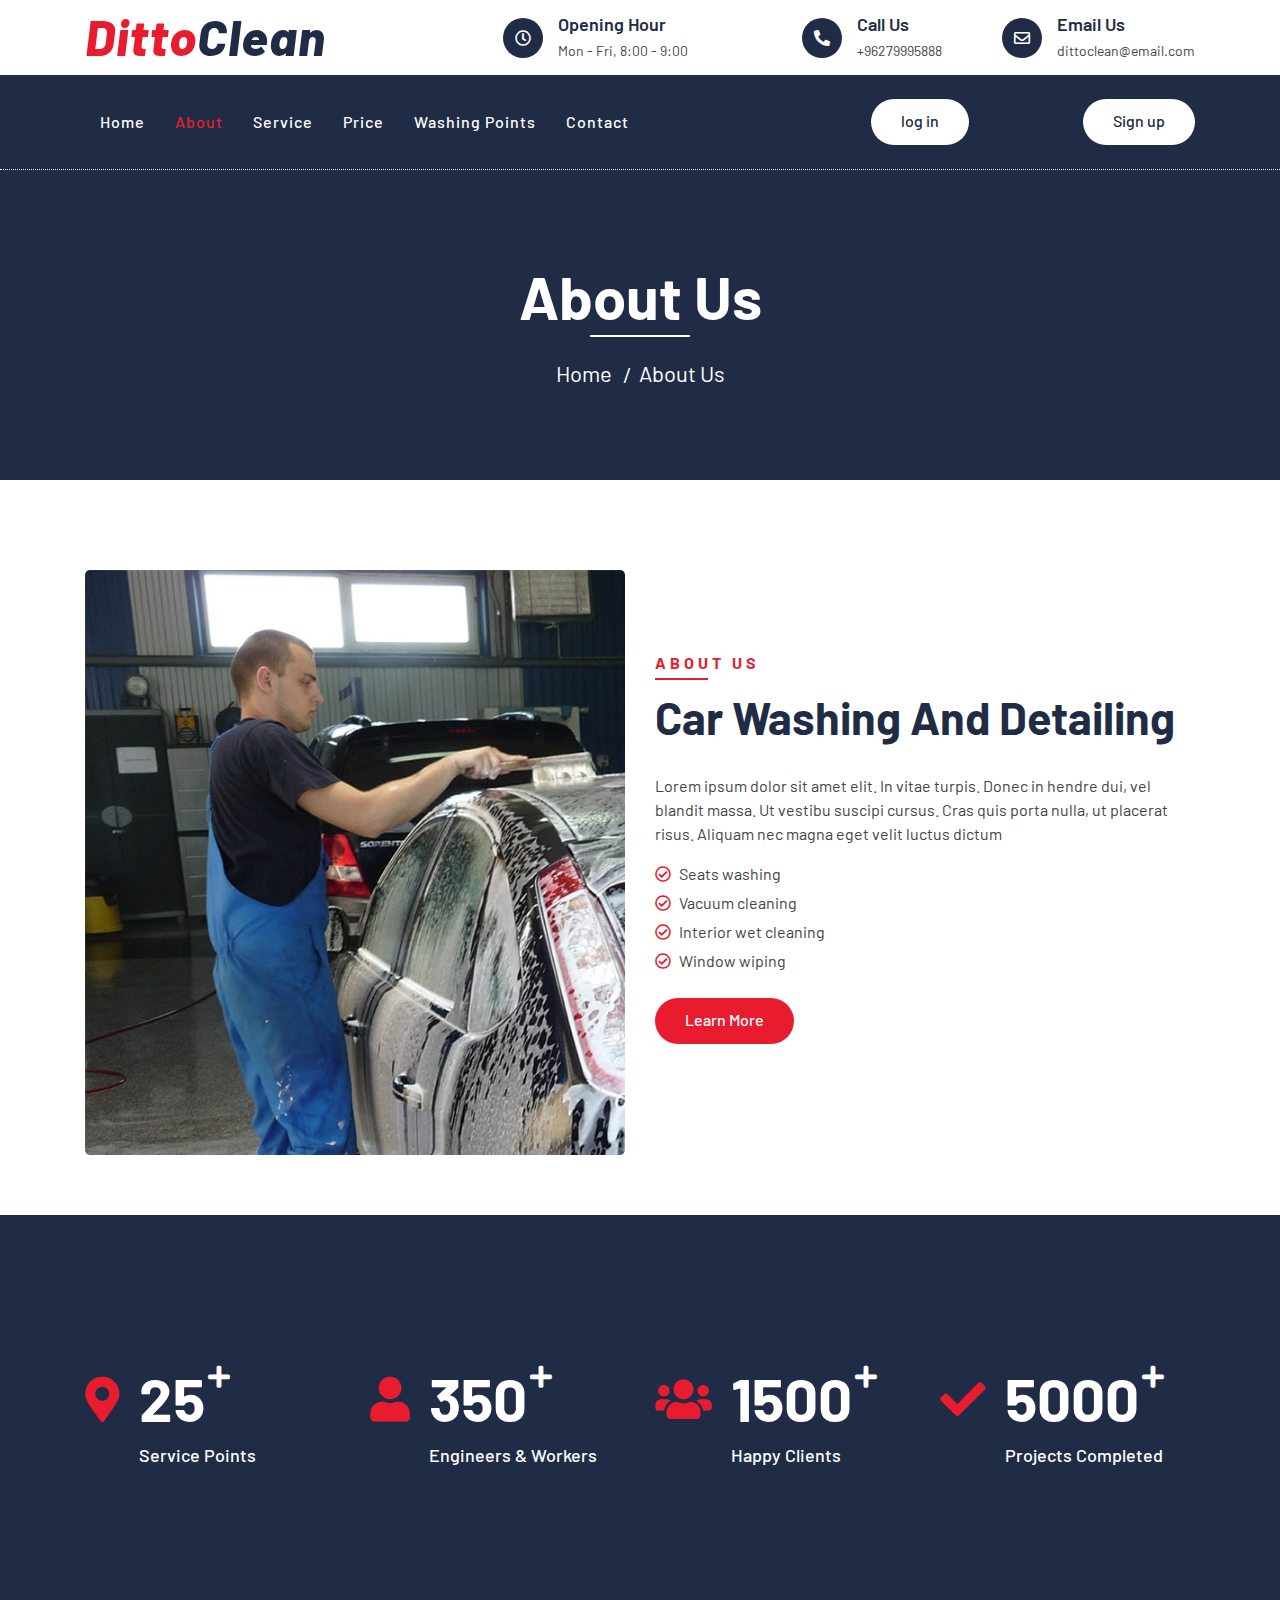
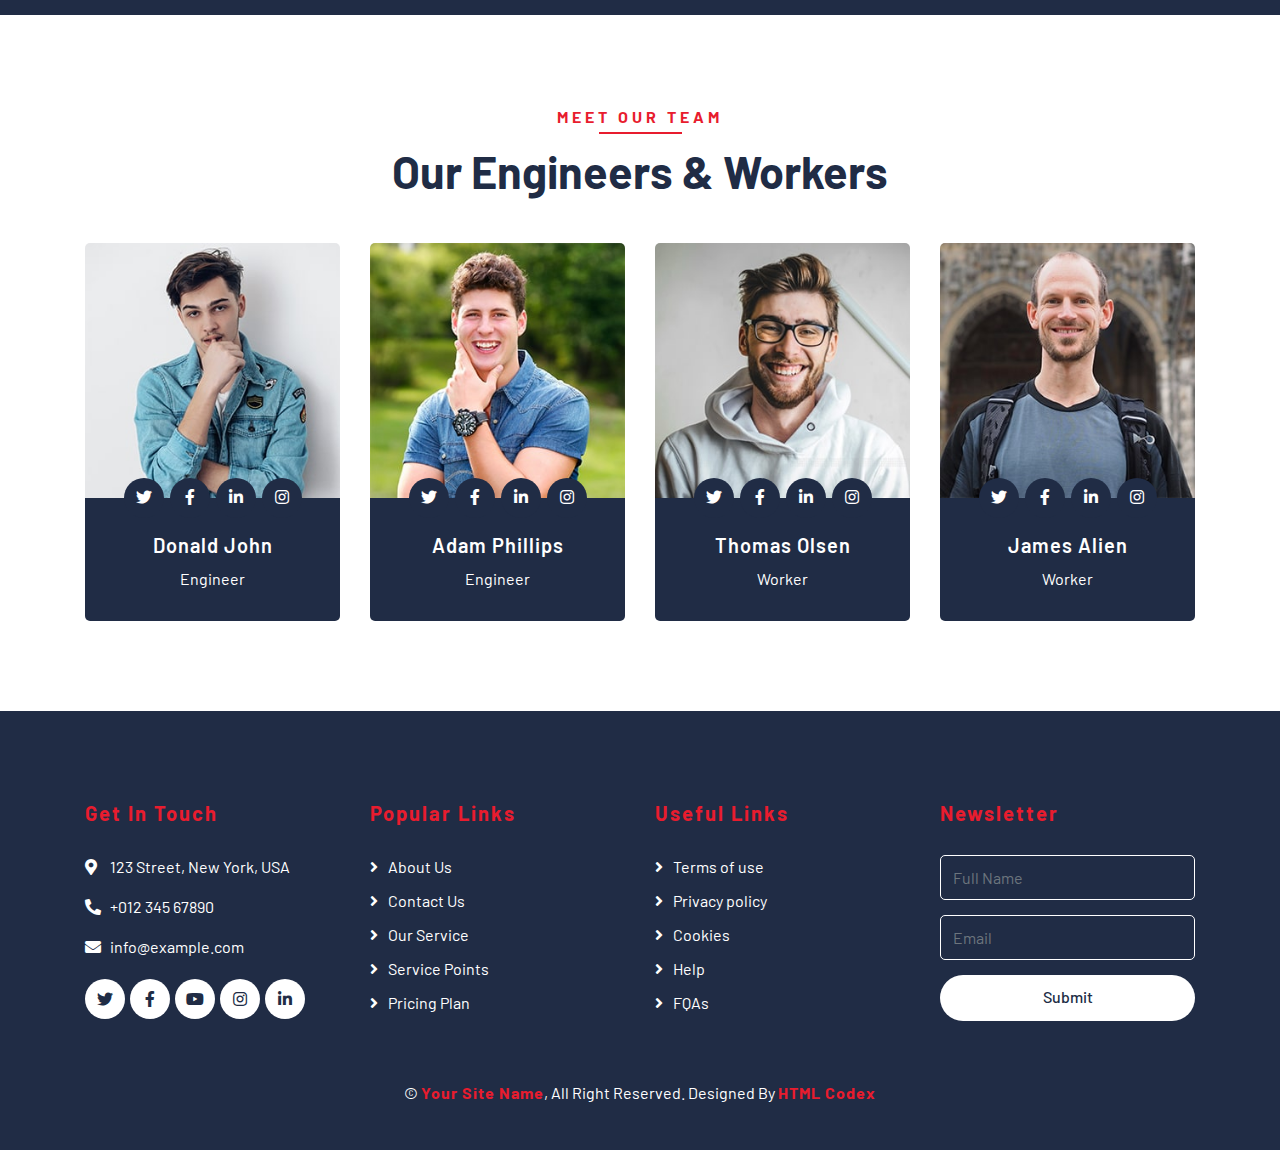
==== commit bfa70a2f: "test" ====
--- a/about.html
+++ b/about.html
@@ -57,7 +57,7 @@
                                     </div>
                                     <div class="top-bar-text">
                                         <h3>Call Us</h3>
-                                        <p>+012 345 6789</p>
+                                        <p>+96279995888</p>
                                     </div>
                                 </div>
                             </div>
@@ -68,7 +68,7 @@
                                     </div>
                                     <div class="top-bar-text">
                                         <h3>Email Us</h3>
-                                        <p>info@example.com</p>
+                                        <p>dittoclean@email.com</p>
                                     </div>
                                 </div>
                             </div>
--- a/css/style.css
+++ b/css/style.css
@@ -669,7 +669,7 @@
     position: relative;
     width: 100%;
     padding: 45px 0 15px 0;
-    background-image: url(../img/home.1.jpg);
+    
 
 }
 
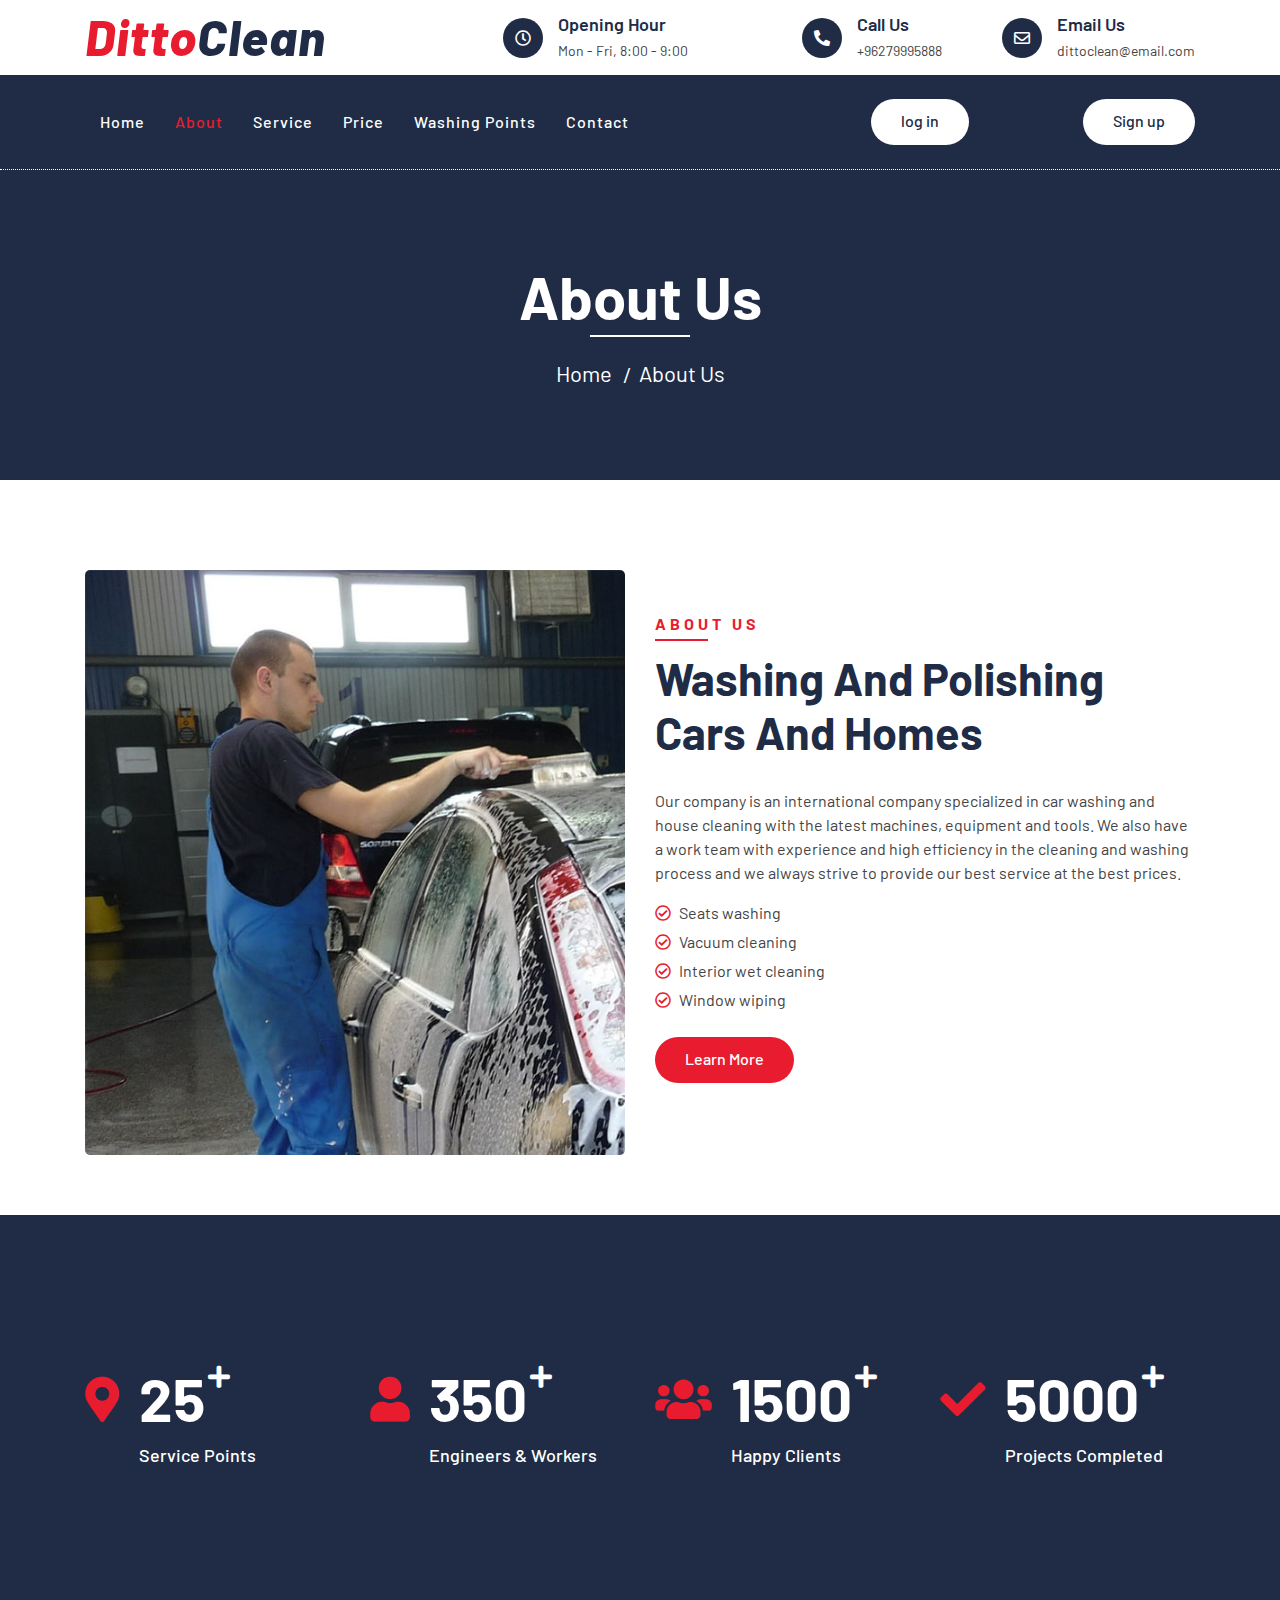
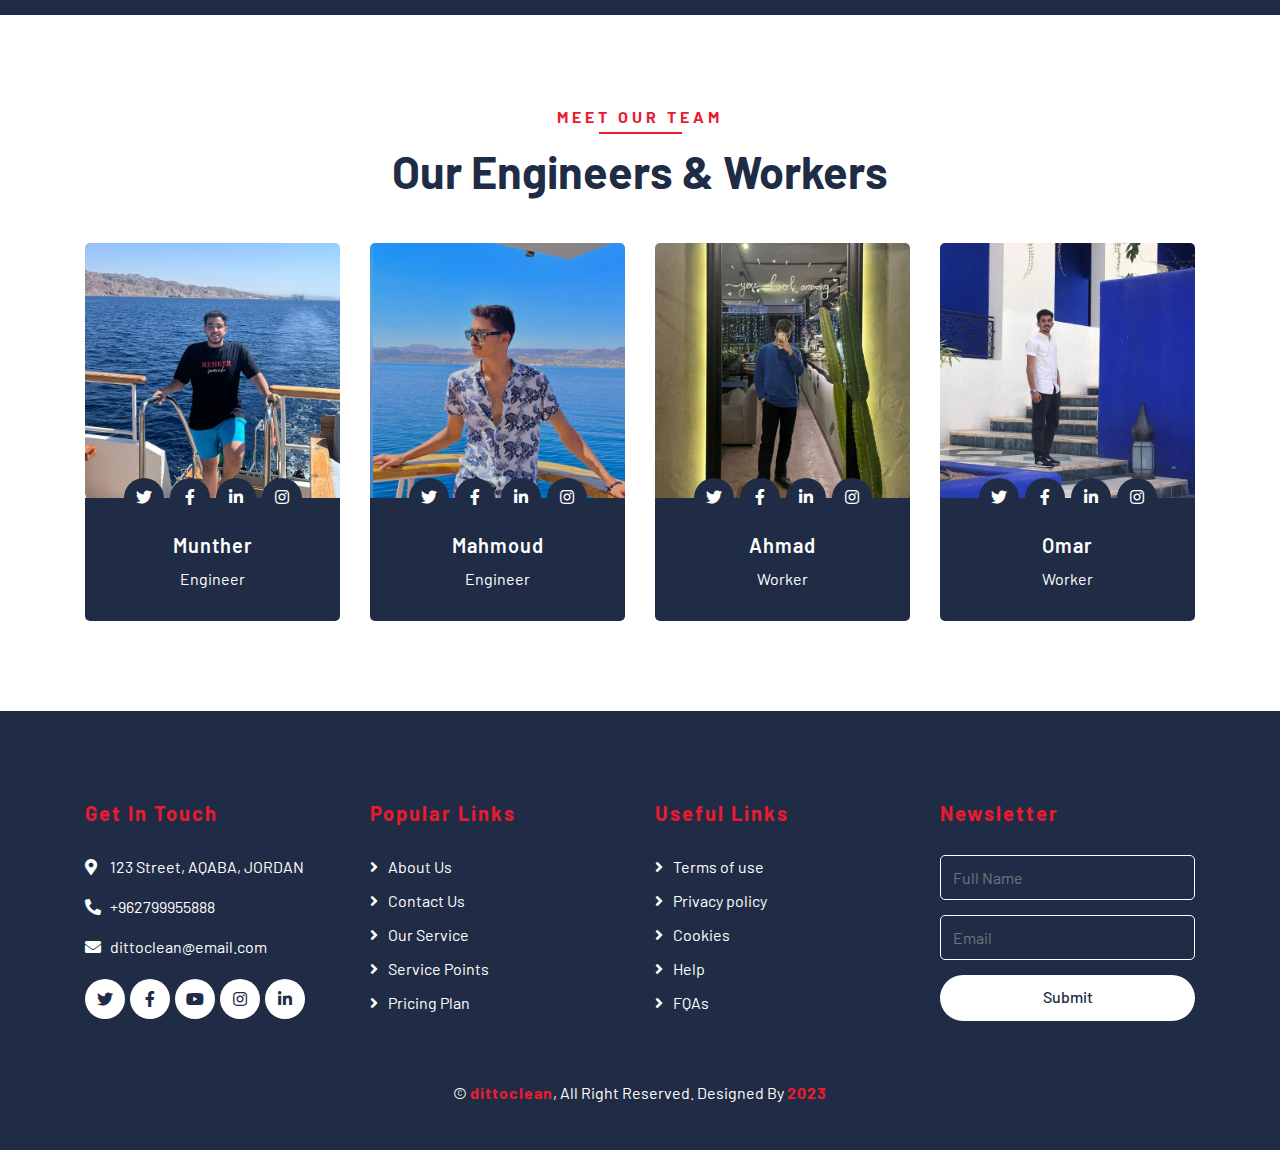
==== commit f05ea669: "re" ====
--- a/about.html
+++ b/about.html
@@ -148,11 +148,11 @@
                     <div class="col-lg-6">
                         <div class="section-header text-left">
                             <p>About Us</p>
-                            <h2>car washing and detailing</h2>
+                            <h2>Washing and polishing cars and homes</h2>
                         </div>
                         <div class="about-content">
                             <p>
-                                Lorem ipsum dolor sit amet elit. In vitae turpis. Donec in hendre dui, vel blandit massa. Ut vestibu suscipi cursus. Cras quis porta nulla, ut placerat risus. Aliquam nec magna eget velit luctus dictum
+                                Our company is an international company specialized in car washing and house cleaning with the latest machines, equipment and tools. We also have a work team with experience and high efficiency in the cleaning and washing process and we always strive to provide our best service at the best prices.
                             </p>
                             <ul>
                                 <li><i class="far fa-check-circle"></i>Seats washing</li>
@@ -226,10 +226,10 @@
                     <div class="col-lg-3 col-md-6">
                         <div class="team-item">
                             <div class="team-img">
-                                <img src="img/team-1.jpg" alt="Team Image">
+                                <img src="./img/munth.al.jpg" alt="Team Image">
                             </div>
                             <div class="team-text">
-                                <h2>Donald John</h2>
+                                <h2>Munther</h2>
                                 <p>Engineer</p>
                                 <div class="team-social">
                                     <a href=""><i class="fab fa-twitter"></i></a>
@@ -243,10 +243,10 @@
                     <div class="col-lg-3 col-md-6">
                         <div class="team-item">
                             <div class="team-img">
-                                <img src="img/team-2.jpg" alt="Team Image">
+                                <img src="./img/ma.j.jpg" alt="Team Image">
                             </div>
                             <div class="team-text">
-                                <h2>Adam Phillips</h2>
+                                <h2>Mahmoud</h2>
                                 <p>Engineer</p>
                                 <div class="team-social">
                                     <a href=""><i class="fab fa-twitter"></i></a>
@@ -260,10 +260,10 @@
                     <div class="col-lg-3 col-md-6">
                         <div class="team-item">
                             <div class="team-img">
-                                <img src="img/team-3.jpg" alt="Team Image">
+                                <img src="./img/ahm.y.jpg" alt="Team Image">
                             </div>
                             <div class="team-text">
-                                <h2>Thomas Olsen</h2>
+                                <h2>Ahmad</h2>
                                 <p>Worker</p>
                                 <div class="team-social">
                                     <a href=""><i class="fab fa-twitter"></i></a>
@@ -277,10 +277,10 @@
                     <div class="col-lg-3 col-md-6">
                         <div class="team-item">
                             <div class="team-img">
-                                <img src="img/team-4.jpg" alt="Team Image">
+                                <img src="./img/oma.sa.jpg" alt="Team Image">
                             </div>
                             <div class="team-text">
-                                <h2>James Alien</h2>
+                                <h2>Omar</h2>
                                 <p>Worker</p>
                                 <div class="team-social">
                                     <a href=""><i class="fab fa-twitter"></i></a>
@@ -304,9 +304,9 @@
                     <div class="col-lg-3 col-md-6">
                         <div class="footer-contact">
                             <h2>Get In Touch</h2>
-                            <p><i class="fa fa-map-marker-alt"></i>123 Street, New York, USA</p>
-                            <p><i class="fa fa-phone-alt"></i>+012 345 67890</p>
-                            <p><i class="fa fa-envelope"></i>info@example.com</p>
+                            <p><i class="fa fa-map-marker-alt"></i>123 Street, AQABA, JORDAN</p>
+                            <p><i class="fa fa-phone-alt"></i>+962799955888</p>
+                            <p><i class="fa fa-envelope"></i>dittoclean@email.com</p>
                             <div class="footer-social">
                                 <a class="btn" href=""><i class="fab fa-twitter"></i></a>
                                 <a class="btn" href=""><i class="fab fa-facebook-f"></i></a>
@@ -349,7 +349,7 @@
                 </div>
             </div>
             <div class="container copyright">
-                <p>&copy; <a href="#">Your Site Name</a>, All Right Reserved. Designed By <a href="https://htmlcodex.com">HTML Codex</a></p>
+                <p>&copy; <a href="#">dittoclean</a>, All Right Reserved. Designed By <a href="https://htmlcodex.com">2023</a></p>
             </div>
         </div>
         <!-- Footer End -->
